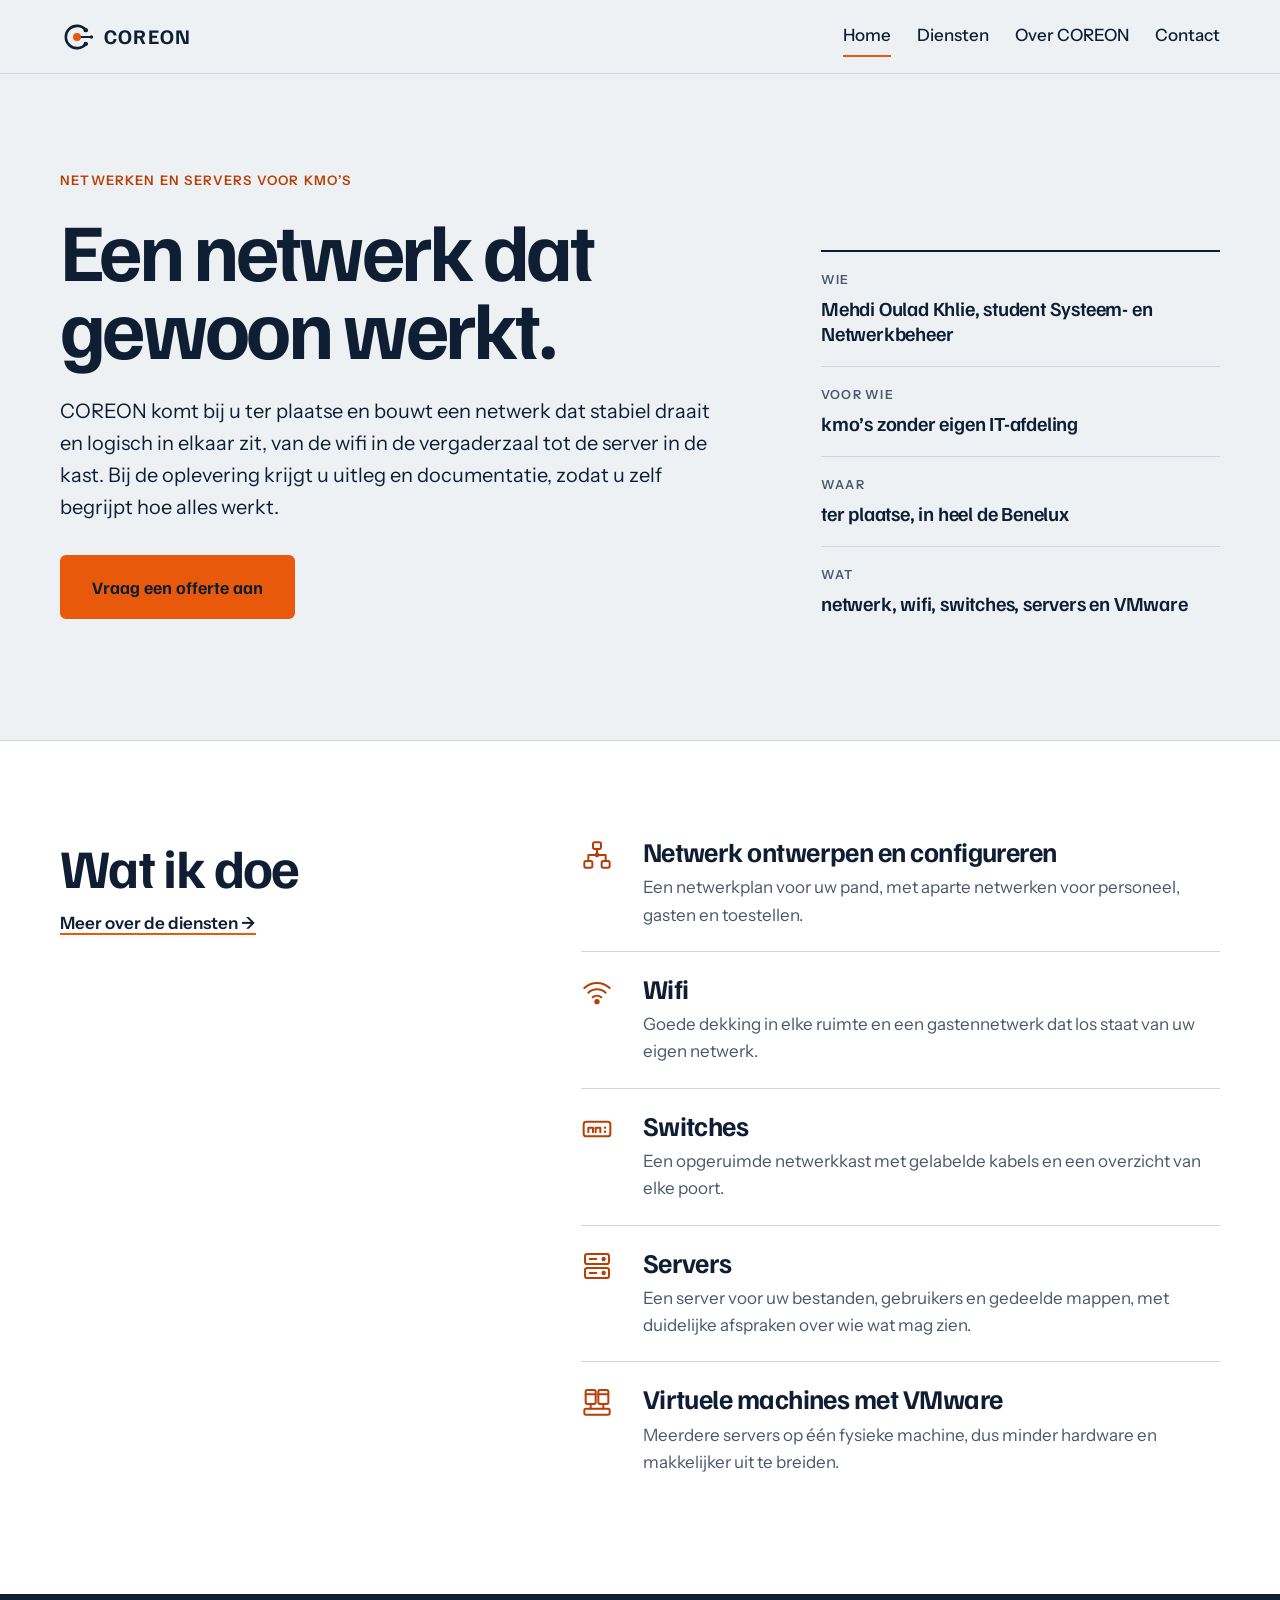
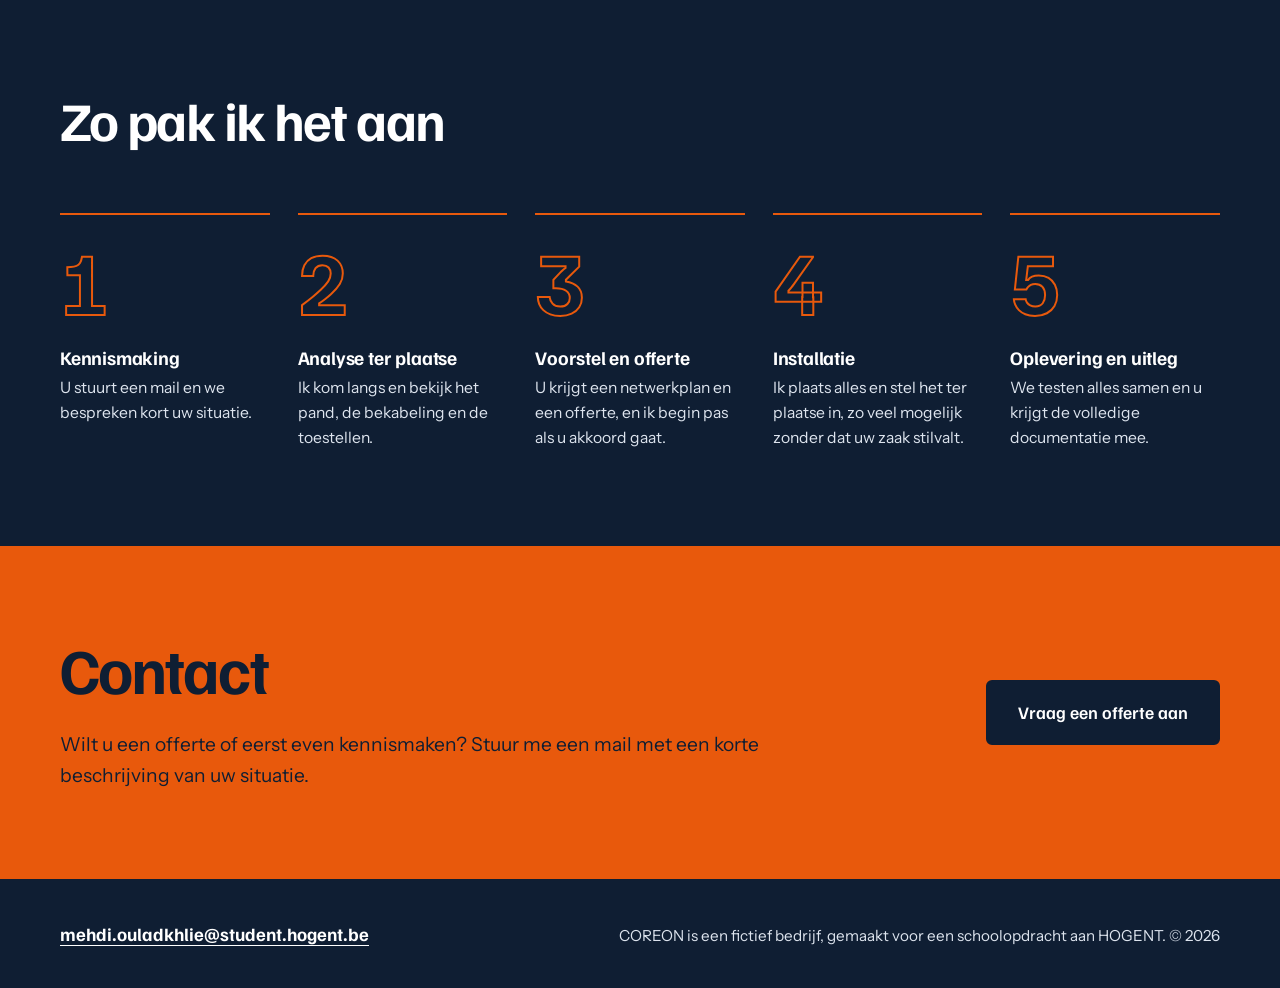
==== index.html @ 7a7a919f "COREON website: eerste versie" ====
<!doctype html>
<html lang="nl-BE">
<head>
<meta charset="utf-8">
<meta name="viewport" content="width=device-width, initial-scale=1">
<title>COREON | Een netwerk dat gewoon werkt</title>
<meta name="description" content="COREON komt ter plaatse en bouwt het netwerk en de servers van uw kmo. Wifi, switches, servers en VMware, overal in de Benelux.">
<meta name="theme-color" content="#0F1E33">
<meta property="og:type" content="website">
<meta property="og:locale" content="nl_BE">
<meta property="og:site_name" content="COREON">
<meta property="og:title" content="COREON | Een netwerk dat gewoon werkt">
<meta property="og:description" content="COREON komt ter plaatse en bouwt het netwerk en de servers van uw kmo. Wifi, switches, servers en VMware, overal in de Benelux.">
<link rel="icon" type="image/svg+xml" href="assets/logo-mark.svg">
<link rel="apple-touch-icon" href="assets/apple-touch-icon.png">
<link rel="preconnect" href="https://fonts.googleapis.com">
<link rel="preconnect" href="https://fonts.gstatic.com" crossorigin>
<link rel="stylesheet" href="https://fonts.googleapis.com/css2?family=Familjen+Grotesk:wght@500;600;700&amp;family=Instrument+Sans:wght@400;500;600&amp;display=swap">
<link rel="stylesheet" href="css/style.css">
</head>
<body>
<a class="skip-link" href="#inhoud">Naar de inhoud</a>
<header class="site-header"><div class="wrap bar">
<a class="logo" href="index.html" aria-label="COREON, naar de startpagina"><svg viewBox="0 0 64 64" aria-hidden="true" focusable="false"><g fill="none" stroke="currentColor" stroke-linecap="round"><path d="M48.55 19.07A21 21 0 1 0 48.55 44.93" stroke-width="5"/><path d="M32 32h27" stroke-width="3.5"/></g><g fill="currentColor"><circle cx="48.55" cy="19.07" r="4.2"/><circle cx="48.55" cy="44.93" r="4.2"/><circle cx="59" cy="32" r="3.4"/></g><circle cx="32" cy="32" r="7.5" fill="var(--orange)"/></svg><span>COREON</span></a>
<nav class="nav" aria-label="Hoofdmenu"><ul><li><a href="index.html" aria-current="page">Home</a></li><li><a href="diensten.html">Diensten</a></li><li><a href="over.html">Over COREON</a></li><li><a href="contact.html">Contact</a></li></ul></nav>
</div></header>
<main id="inhoud">
<section class="hero"><div class="wrap hero-grid">
<div class="hero-copy">
<p class="label">Netwerken en servers voor kmo&rsquo;s</p>
<h1>Een netwerk dat gewoon werkt.</h1>
<p class="lead">COREON komt bij u ter plaatse en bouwt een netwerk dat stabiel draait en logisch in elkaar zit, van de wifi in de vergaderzaal tot de server in de kast. Bij de oplevering krijgt u uitleg en documentatie, zodat u zelf begrijpt hoe alles werkt.</p>
<p><a class="button " href="mailto:mehdi.ouladkhlie@student.hogent.be?subject=Offerteaanvraag%20COREON&amp;body=Beste%20Mehdi%2C%0A%0AGraag%20had%20ik%20een%20offerte%20gekregen%20voor%20ons%20netwerk.%0A%0ABedrijf%20en%20sector%3A%20%0ALocatie%3A%20%0AAantal%20medewerkers%3A%20%0AAantal%20ruimtes%20of%20verdiepingen%3A%20%0AWat%20werkt%20er%20nu%20niet%20goed%3A%20%0AGewenste%20timing%3A%20%0A%0AMet%20vriendelijke%20groet%2C%0A">Vraag een offerte aan</a></p>
</div>
<dl class="facts">
<div><dt>Wie</dt><dd>Mehdi Oulad Khlie, student Systeem- en Netwerkbeheer</dd></div>
<div><dt>Voor wie</dt><dd>kmo&rsquo;s zonder eigen IT-afdeling</dd></div>
<div><dt>Waar</dt><dd>ter plaatse, in heel de Benelux</dd></div>
<div><dt>Wat</dt><dd>netwerk, wifi, switches, servers en VMware</dd></div>
</dl>
</div></section>

<section class="band"><div class="wrap split">
<div class="split-head"><h2 id="diensten">Wat ik doe</h2><p><a class="arrow" href="diensten.html">Meer over de diensten</a></p></div>
<ul class="services" aria-labelledby="diensten">
<li><svg viewBox="0 0 24 24" width="32" height="32" fill="none" stroke="currentColor" stroke-width="1.5" stroke-linecap="round" stroke-linejoin="round" class="icon" aria-hidden="true" focusable="false"><rect x="9" y="2.5" width="6" height="5" rx="1.25"/><rect x="2.5" y="16.5" width="6" height="5" rx="1.25"/><rect x="15.5" y="16.5" width="6" height="5" rx="1.25"/><path d="M12 7.5v4.5M5.5 16.5V12h13v4.5"/><circle cx="12" cy="12" r="1" fill="currentColor"/></svg><div><h3>Netwerk ontwerpen en configureren</h3><p>Een netwerkplan voor uw pand, met aparte netwerken voor personeel, gasten en toestellen.</p></div></li>
<li><svg viewBox="0 0 24 24" width="32" height="32" fill="none" stroke="currentColor" stroke-width="1.5" stroke-linecap="round" stroke-linejoin="round" class="icon" aria-hidden="true" focusable="false"><path d="M2.5 9a14 14 0 0 1 19 0"/><path d="M5.5 12.5a9.5 9.5 0 0 1 13 0"/><path d="M8.75 16a5 5 0 0 1 6.5 0"/><circle cx="12" cy="19.25" r="1.25" fill="currentColor"/></svg><div><h3>Wifi</h3><p>Goede dekking in elke ruimte en een gastennetwerk dat los staat van uw eigen netwerk.</p></div></li>
<li><svg viewBox="0 0 24 24" width="32" height="32" fill="none" stroke="currentColor" stroke-width="1.5" stroke-linecap="round" stroke-linejoin="round" class="icon" aria-hidden="true" focusable="false"><rect x="2" y="6.5" width="20" height="11" rx="2"/><path d="M5.5 14.5V11h3.5v3.5M11 14.5V11h3.5v3.5"/><circle cx="18" cy="11" r=".9" fill="currentColor" stroke="none"/><circle cx="18" cy="14" r=".9" fill="currentColor" stroke="none"/></svg><div><h3>Switches</h3><p>Een opgeruimde netwerkkast met gelabelde kabels en een overzicht van elke poort.</p></div></li>
<li><svg viewBox="0 0 24 24" width="32" height="32" fill="none" stroke="currentColor" stroke-width="1.5" stroke-linecap="round" stroke-linejoin="round" class="icon" aria-hidden="true" focusable="false"><rect x="3" y="3" width="18" height="7.5" rx="1.75"/><rect x="3" y="13.5" width="18" height="7.5" rx="1.75"/><path d="M6.5 6.75h5M6.5 17.25h5"/><circle cx="17" cy="6.75" r=".9" fill="currentColor"/><circle cx="17" cy="17.25" r=".9" fill="currentColor"/></svg><div><h3>Servers</h3><p>Een server voor uw bestanden, gebruikers en gedeelde mappen, met duidelijke afspraken over wie wat mag zien.</p></div></li>
<li><svg viewBox="0 0 24 24" width="32" height="32" fill="none" stroke="currentColor" stroke-width="1.5" stroke-linecap="round" stroke-linejoin="round" class="icon" aria-hidden="true" focusable="false"><rect x="2.5" y="17" width="19" height="4.5" rx="1.25"/><rect x="3.5" y="3" width="7.5" height="10.5" rx="1.25"/><rect x="13" y="3" width="7.5" height="10.5" rx="1.25"/><path d="M3.5 6.25h7.5M13 6.25h7.5M7.25 13.5V17M16.75 13.5V17"/></svg><div><h3>Virtuele machines met VMware</h3><p>Meerdere servers op één fysieke machine, dus minder hardware en makkelijker uit te breiden.</p></div></li>
</ul>
</div></section>

<section class="band ink"><div class="wrap">
<h2 id="aanpak">Zo pak ik het aan</h2>
<ol class="steps">
<li><span class="num" aria-hidden="true">1</span><h3>Kennismaking</h3><p>U stuurt een mail en we bespreken kort uw situatie.</p></li>
<li><span class="num" aria-hidden="true">2</span><h3>Analyse ter plaatse</h3><p>Ik kom langs en bekijk het pand, de bekabeling en de toestellen.</p></li>
<li><span class="num" aria-hidden="true">3</span><h3>Voorstel en offerte</h3><p>U krijgt een netwerkplan en een offerte, en ik begin pas als u akkoord gaat.</p></li>
<li><span class="num" aria-hidden="true">4</span><h3>Installatie</h3><p>Ik plaats alles en stel het ter plaatse in, zo veel mogelijk zonder dat uw zaak stilvalt.</p></li>
<li><span class="num" aria-hidden="true">5</span><h3>Oplevering en uitleg</h3><p>We testen alles samen en u krijgt de volledige documentatie mee.</p></li>
</ol>
</div></section>

<section class="cta"><div class="wrap cta-grid">
<div><h2>Contact</h2><p class="lead">Wilt u een offerte of eerst even kennismaken? Stuur me een mail met een korte beschrijving van uw situatie.</p></div>
<p><a class="button on-orange" href="mailto:mehdi.ouladkhlie@student.hogent.be?subject=Offerteaanvraag%20COREON&amp;body=Beste%20Mehdi%2C%0A%0AGraag%20had%20ik%20een%20offerte%20gekregen%20voor%20ons%20netwerk.%0A%0ABedrijf%20en%20sector%3A%20%0ALocatie%3A%20%0AAantal%20medewerkers%3A%20%0AAantal%20ruimtes%20of%20verdiepingen%3A%20%0AWat%20werkt%20er%20nu%20niet%20goed%3A%20%0AGewenste%20timing%3A%20%0A%0AMet%20vriendelijke%20groet%2C%0A">Vraag een offerte aan</a></p>
</div></section>
</main>
<footer class="site-footer"><div class="wrap foot">
<p class="foot-mail"><a href="mailto:mehdi.ouladkhlie@student.hogent.be">mehdi.ouladkhlie@student.hogent.be</a></p>
<p>COREON is een fictief bedrijf, gemaakt voor een schoolopdracht aan HOGENT. &copy; 2026</p>
</div></footer>
</body>
</html>
---- css/style.css ----
:root{
  --ink:#0F1E33; --ink-2:#2A3D5C; --bg:#EEF1F4; --white:#FFFFFF;
  --muted:#4B586B; --line:#CFD6DF; --orange:#E8590C; --orange-text:#B73E06; --pale:#C5CFDD;
  --r:6px; --gut:20px;
  --head:"Familjen Grotesk",system-ui,"Helvetica Neue",Arial,sans-serif;
  --body:"Instrument Sans",system-ui,"Helvetica Neue",Arial,sans-serif;
}
*{box-sizing:border-box}
html{-webkit-text-size-adjust:100%}
body{margin:0;background:var(--bg);color:var(--ink);font-family:var(--body);font-size:17px;line-height:1.6}
img,svg{max-width:100%}
a{color:inherit;text-underline-offset:.2em;text-decoration-thickness:1px}
a:hover{color:var(--orange-text)}
:focus-visible{outline:3px solid var(--orange);outline-offset:3px;border-radius:2px}
.ink :focus-visible,.site-footer :focus-visible{outline-color:#fff}
.skip-link{position:absolute;left:-9999px;top:0;background:var(--ink);color:#fff;padding:10px 14px;z-index:10}
.skip-link:focus{left:0}
.wrap{max-width:1200px;margin:0 auto;padding-left:var(--gut);padding-right:var(--gut)}
h1,h2,h3{font-family:var(--head);line-height:1.08;margin:0;font-weight:700;letter-spacing:-.02em}
h1{font-size:clamp(2.6rem,7vw,5.2rem);font-weight:800;letter-spacing:-.035em;line-height:1.02}
h2{font-size:clamp(1.7rem,3.4vw,2.4rem)}
h3{font-size:1.2rem;letter-spacing:-.01em}
p{margin:0 0 1em}
.lead{font-size:1.15rem;max-width:40em}
.lead.wide{font-size:1.3rem}
.label{font-size:.82rem;font-weight:600;letter-spacing:.09em;text-transform:uppercase;color:var(--muted);margin:0 0 1.2rem}
.small{font-size:.9rem;color:var(--muted)}

/* header */
.site-header{background:var(--bg);border-bottom:1px solid var(--line)}
.bar{display:flex;flex-wrap:wrap;align-items:center;justify-content:space-between;gap:10px 28px;padding-top:16px;padding-bottom:16px}
.logo{display:inline-flex;align-items:center;gap:10px;text-decoration:none;font-family:var(--head);font-weight:800;font-size:1.3rem;letter-spacing:.04em;color:var(--ink)}
.logo:hover{color:var(--ink)}
.logo svg{width:34px;height:34px}
.nav ul{list-style:none;margin:0;padding:0;display:flex;flex-wrap:wrap;gap:4px 26px}
.nav a{display:inline-block;padding:6px 0;text-decoration:none;font-weight:500;border-bottom:2px solid transparent}
.nav a:hover{color:var(--ink);border-bottom-color:var(--pale)}
.nav a[aria-current=page]{border-bottom-color:var(--orange)}

/* buttons */
.button{display:inline-block;background:var(--orange);color:var(--ink);font-family:var(--head);font-weight:700;font-size:1.05rem;text-decoration:none;padding:14px 26px;border-radius:var(--r);border:2px solid var(--orange)}
.button:hover{background:var(--ink);color:#fff;border-color:var(--ink)}
.ink .button:hover,.cta .button:hover{background:#fff;color:var(--ink);border-color:#fff}
.cta .button{background:var(--ink);color:#fff;border-color:var(--ink)}
.cta .button:hover{background:#fff;color:var(--ink)}
.arrow{font-weight:600;text-decoration:none;border-bottom:2px solid var(--orange)}
.arrow::after{content:" \2192"}
.arrow:hover{color:var(--ink)}

/* hero */
.hero{padding:56px 0 72px}
.hero-grid{display:grid;grid-template-columns:1fr;gap:48px;align-items:center}
.hero-copy{animation:fade .9s ease both;max-width:760px}
.hero-copy .lead{margin-bottom:1.6em}
@keyframes fade{from{opacity:0;transform:translateY(8px)}to{opacity:1;transform:none}}
@media (min-width:900px){
  .hero{padding:88px 0 104px}
  .hero-grid{grid-template-columns:1fr;gap:72px}
}

/* bands */
.band{padding:72px 0;background:var(--white);border-top:1px solid var(--line)}
.ink{background:var(--ink);color:#fff;border-top:0}
.ink .lead,.ink p{color:#DDE4EE}
.split{display:grid;grid-template-columns:1fr;gap:28px}
.split-head{display:flex;flex-direction:column;gap:14px;align-items:flex-start}
.split-head .icon{color:var(--orange-text);width:40px;height:40px}
.ink .split-head .icon{color:var(--orange)}
@media (min-width:900px){
  .split{grid-template-columns:5fr 7fr;gap:64px}
  .band,.dienst{padding:96px 0}
}

.services{list-style:none;margin:0;padding:0}
.services li{display:grid;grid-template-columns:44px 1fr;gap:18px;padding:22px 0;border-top:1px solid var(--line)}
.services li:first-child{border-top:0;padding-top:0}
.services .icon{color:var(--orange-text);width:32px;height:32px;margin-top:2px}
.services h3{margin-bottom:.3em}
.services p{margin:0;color:var(--muted)}

/* stappen */
.steps{list-style:none;margin:48px 0 0;padding:0;display:grid;grid-template-columns:1fr;gap:0;counter-reset:s}
.steps li{padding:22px 0;border-top:1px solid var(--ink-2);display:grid;grid-template-columns:64px 1fr;column-gap:16px}
.steps .num{grid-row:span 2;font-family:var(--head);font-weight:800;font-size:3rem;line-height:1;color:var(--orange)}
.steps h3{margin-bottom:.4em}
.steps p{margin:0;font-size:.98rem}
@media (min-width:1000px){
  .steps{grid-template-columns:repeat(5,1fr);gap:0 28px;margin-top:64px}
  .steps li{display:block;padding:20px 0 0;border-top:2px solid var(--orange)}
  .steps .num{display:block;font-size:4.6rem;margin-bottom:22px}
}

/* cta */
.cta{background:var(--orange);color:var(--ink);padding:64px 0}
.cta a{color:var(--ink);font-weight:600}
.cta a:hover{color:#fff}
.cta h2{margin-bottom:.4em}
.cta .lead{margin:0}
.cta-grid{display:grid;grid-template-columns:1fr;gap:28px;align-items:center}
.cta-grid p{margin:0}
@media (min-width:900px){.cta-grid{grid-template-columns:1fr auto;gap:64px}}
.band.ink .cta-grid{padding-top:0}
.band.ink h2{margin-bottom:.4em}

/* subpagina's */
.page-intro{padding:56px 0 64px}
.page-intro h1{margin-bottom:.4em}
.page-intro .lead{margin-bottom:0}
.intro-grid{display:grid;grid-template-columns:1fr;gap:40px;align-items:end}
@media (min-width:900px){
  .page-intro{padding:88px 0 96px}
  .intro-grid{grid-template-columns:1fr;gap:72px}
}
.dienst{padding:56px 0;background:var(--bg);border-top:1px solid var(--line)}
.dienst.alt{background:var(--white)}
.mini{font-family:var(--body);font-size:.82rem;font-weight:600;letter-spacing:.09em;text-transform:uppercase;color:var(--muted);margin:2em 0 .9em}
.checks{list-style:none;margin:0;padding:0}
.checks li{position:relative;padding:11px 0 11px 28px;border-top:1px solid var(--line)}
.checks li:last-child{border-bottom:1px solid var(--line)}
.checks li::before{content:"";position:absolute;left:0;top:1.1em;width:10px;height:10px;background:var(--orange)}
.values{list-style:none;margin:40px 0 0;padding:0;display:grid;grid-template-columns:1fr;gap:0}
.values li{padding:20px 0;border-top:2px solid var(--ink)}
.values h3{margin-bottom:.4em}
.values p{margin:0;color:var(--muted)}
@media (min-width:900px){.values{grid-template-columns:repeat(4,1fr);gap:0 32px}}
.bigmail{margin:0 0 28px;font-family:var(--head);font-weight:700;letter-spacing:-.02em;font-size:clamp(1.25rem,5.2vw,3rem);line-height:1.1;overflow-wrap:anywhere}
.bigmail a{text-decoration-color:var(--orange);text-decoration-thickness:3px;text-underline-offset:.15em}
.faq h3{margin:1.6em 0 .3em}
.faq h3:first-child{margin-top:0}
.faq p{color:var(--muted);margin:0}

/* footer */
.site-footer{background:var(--ink);color:#DDE4EE;padding:40px 0;font-size:.95rem}
.foot{display:flex;flex-direction:column;gap:6px}
.foot p{margin:0}
.foot-mail{font-family:var(--head);font-weight:700;font-size:1.15rem;color:#fff}
.site-footer a{color:#fff}
.site-footer a:hover{color:var(--orange)}
@media (min-width:900px){.foot{flex-direction:row;justify-content:space-between;align-items:baseline;gap:32px}}

@media (prefers-reduced-motion:reduce){.hero-copy{animation:none}}
.cta-grid>*,.split>*,.intro-grid>*,.hero-grid>*{min-width:0}
.cta a,.foot-mail a{overflow-wrap:anywhere}
h1{margin-bottom:.45em}
@media (max-width:480px){.foot-mail{font-size:1rem}}
.page-intro .lead+.label{margin-top:2.4rem}
.bigmail{font-size:clamp(1.05rem,4.9vw,3rem)}

/* v4: typografie en compositie */
h1,h2,h3,.logo,.button,.bigmail{font-family:var(--head)}
h1{font-size:clamp(3rem,9.5vw,8rem);font-weight:700;letter-spacing:-.045em;line-height:.95;max-width:11ch}
h1::after{content:".";color:var(--orange)}
h1{--x:0}
.hero h1{margin-bottom:.35em}
.hero h1::after{content:none}
h2{font-weight:700;letter-spacing:-.03em}
.hero{padding:72px 0 0}
.hero-copy .lead{font-size:1.25rem;max-width:34em}
.hero-copy>*{animation:fade .8s ease both}
.hero-copy>*:nth-child(2){animation-delay:.08s}
.hero-copy>*:nth-child(3){animation-delay:.16s}
.hero-copy>*:nth-child(4){animation-delay:.24s}
.hero-copy>*:nth-child(5){animation-delay:.32s}
.hero-copy{animation:none}
.facts{margin:72px 0 0;padding:0;display:grid;grid-template-columns:1fr;border-top:2px solid var(--ink)}
.facts div{padding:18px 0 22px;border-bottom:1px solid var(--line)}
.facts dt{font-size:.78rem;font-weight:600;letter-spacing:.1em;text-transform:uppercase;color:var(--muted);margin-bottom:6px}
.facts dd{margin:0;font-family:var(--head);font-weight:600;font-size:1.25rem;line-height:1.25;letter-spacing:-.01em}
@media (min-width:900px){
  .hero{padding:112px 0 0}
  .facts{grid-template-columns:repeat(3,1fr);gap:0 40px;margin-top:104px}
  .facts div{border-bottom:0;padding:22px 0 56px}
}
.label{color:var(--orange-text)}
.services li{grid-template-columns:44px 1fr;transition:padding-left .2s ease}
.services li:hover{padding-left:6px}
.services h3{font-size:clamp(1.3rem,2.4vw,1.7rem);letter-spacing:-.02em}
.steps .num{color:transparent;-webkit-text-stroke:1.5px var(--orange);font-weight:700}
@media (min-width:1000px){.steps .num{font-size:5.6rem;-webkit-text-stroke:2px var(--orange)}}
.band h2,.cta h2{font-size:clamp(2rem,4.4vw,3.4rem)}
.cta{padding:88px 0}
.cta h2{font-size:clamp(2.2rem,5vw,4rem);letter-spacing:-.035em}
.cta .lead{font-size:1.2rem}
.button{padding:16px 30px;font-size:1.1rem}
.site-header{position:sticky;top:0;z-index:5;background:rgba(238,241,244,.94);backdrop-filter:blur(6px)}
.logo{letter-spacing:.06em}
.nav a{font-weight:500}
.bigmail{font-weight:700;letter-spacing:-.03em}
@media (prefers-reduced-motion:reduce){.hero-copy>*{animation:none}.services li{transition:none}}

/* v5: afwerking na council */
h1{font-size:clamp(2.6rem,6.4vw,5.6rem);max-width:12ch}
.hero{padding:64px 0 72px}
.facts{margin-top:56px}
@media (min-width:1000px){
  .hero{padding:96px 0 104px}
  .hero-grid{grid-template-columns:1.25fr .75fr;gap:96px;align-items:end}
  .facts{grid-template-columns:1fr;margin:0;gap:0}
  .facts div{padding:18px 0 20px;border-bottom:1px solid var(--line)}
  .facts div:last-child{border-bottom:0}
}
@media (max-width:560px){
  .bar{gap:6px}
  .nav{width:100%}
  .nav ul{width:100%;justify-content:space-between;gap:0}
  .nav a{font-size:.95rem}
}
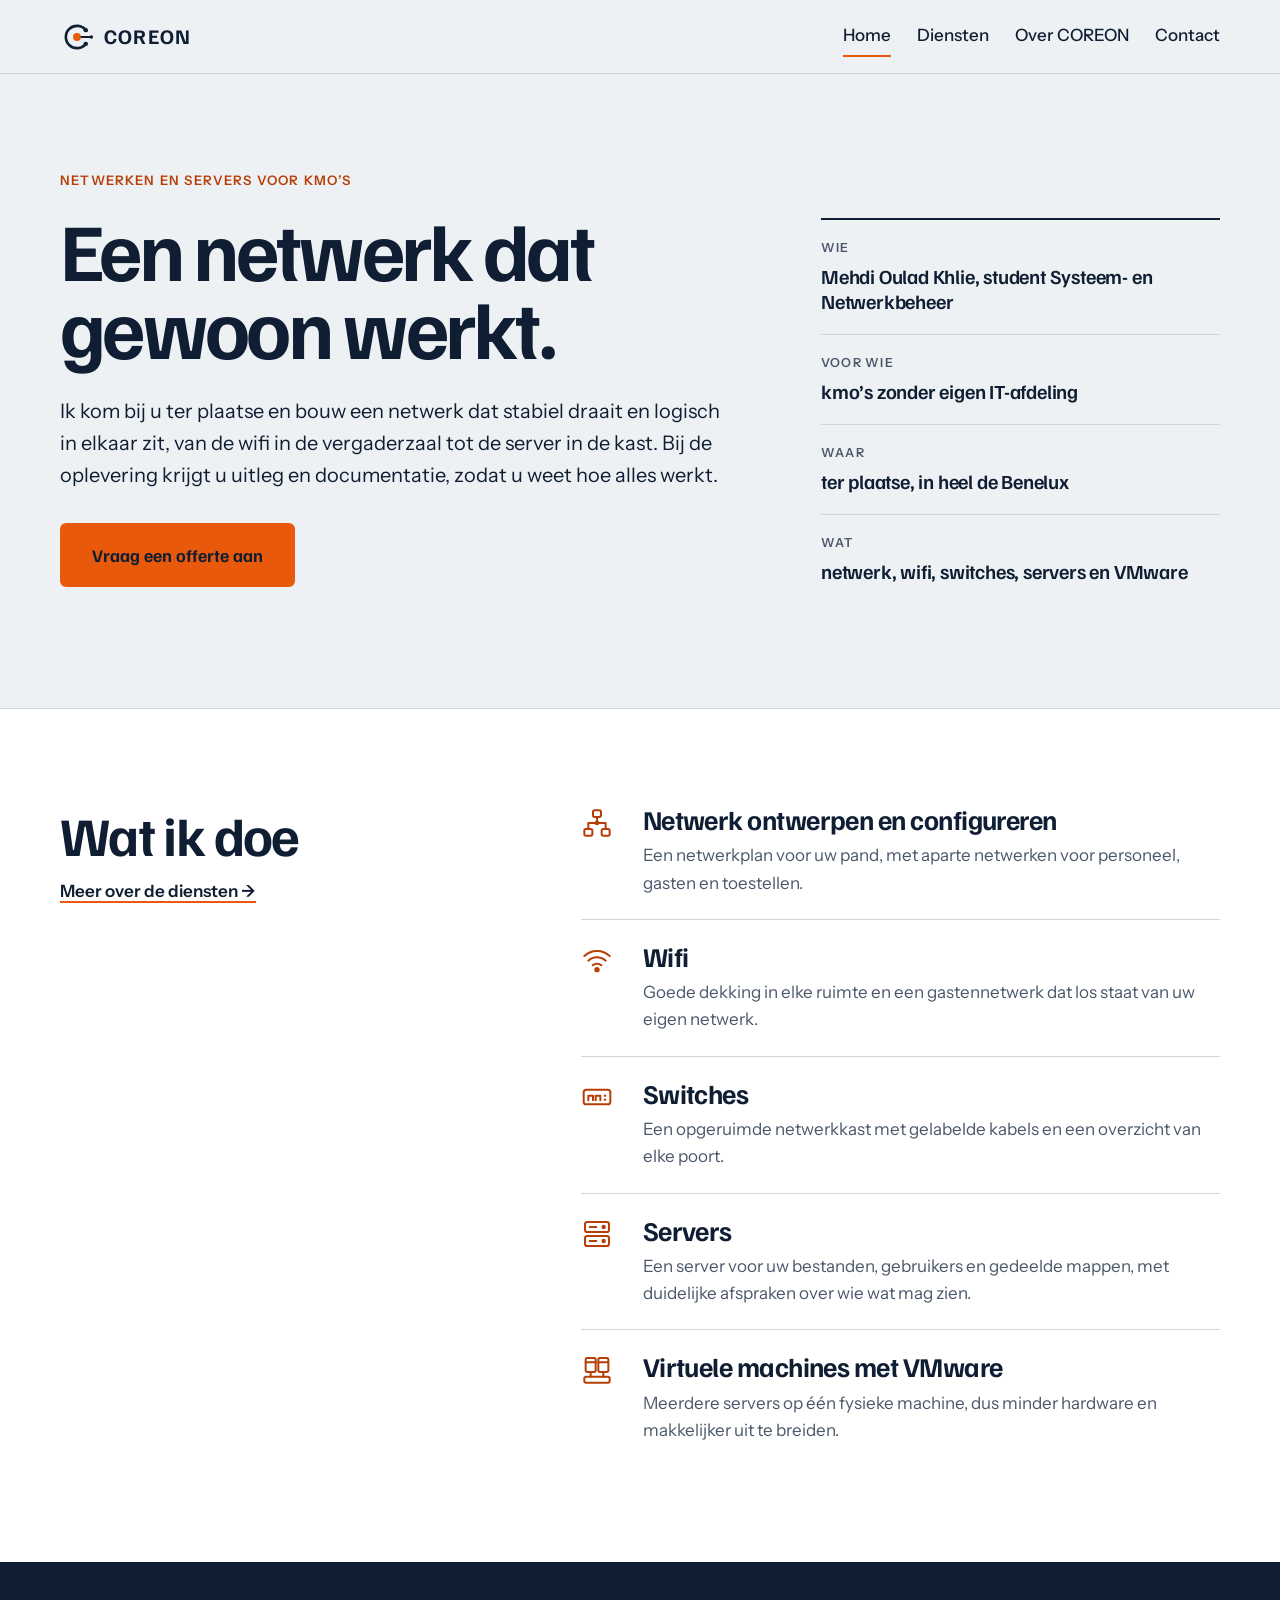
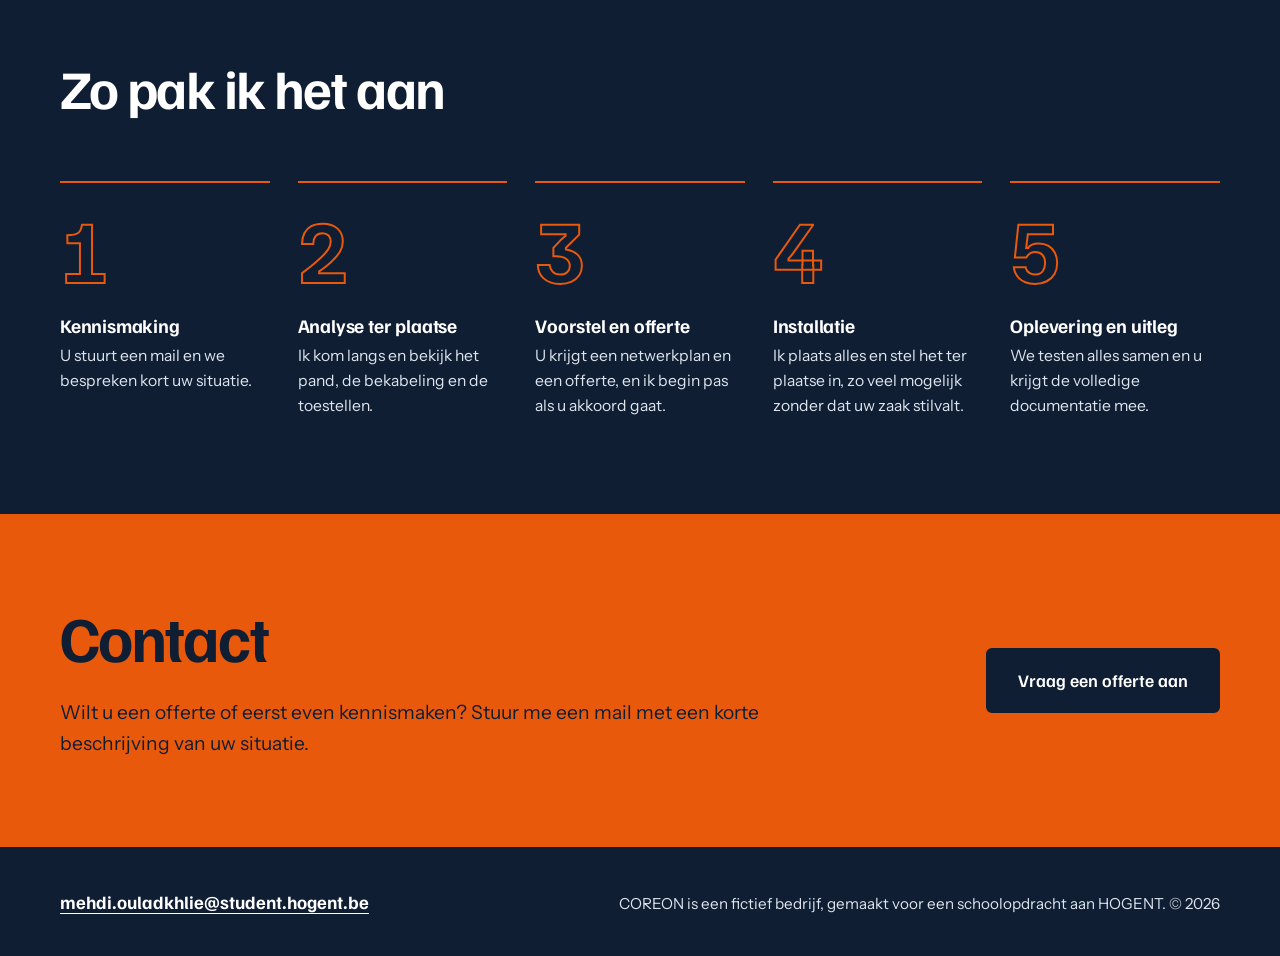
==== commit 882af232: "Tekst van de site herschreven in studentenstijl" ====
--- a/index.html
+++ b/index.html
@@ -4,13 +4,13 @@
 <meta charset="utf-8">
 <meta name="viewport" content="width=device-width, initial-scale=1">
 <title>COREON | Een netwerk dat gewoon werkt</title>
-<meta name="description" content="COREON komt ter plaatse en bouwt het netwerk en de servers van uw kmo. Wifi, switches, servers en VMware, overal in de Benelux.">
+<meta name="description" content="Ik kom ter plaatse en bouw het netwerk en de servers van uw kmo. Wifi, switches, servers en VMware in heel de Benelux.">
 <meta name="theme-color" content="#0F1E33">
 <meta property="og:type" content="website">
 <meta property="og:locale" content="nl_BE">
 <meta property="og:site_name" content="COREON">
 <meta property="og:title" content="COREON | Een netwerk dat gewoon werkt">
-<meta property="og:description" content="COREON komt ter plaatse en bouwt het netwerk en de servers van uw kmo. Wifi, switches, servers en VMware, overal in de Benelux.">
+<meta property="og:description" content="Ik kom ter plaatse en bouw het netwerk en de servers van uw kmo. Wifi, switches, servers en VMware in heel de Benelux.">
 <link rel="icon" type="image/svg+xml" href="assets/logo-mark.svg">
 <link rel="apple-touch-icon" href="assets/apple-touch-icon.png">
 <link rel="preconnect" href="https://fonts.googleapis.com">
@@ -29,8 +29,8 @@
 <div class="hero-copy">
 <p class="label">Netwerken en servers voor kmo&rsquo;s</p>
 <h1>Een netwerk dat gewoon werkt.</h1>
-<p class="lead">COREON komt bij u ter plaatse en bouwt een netwerk dat stabiel draait en logisch in elkaar zit, van de wifi in de vergaderzaal tot de server in de kast. Bij de oplevering krijgt u uitleg en documentatie, zodat u zelf begrijpt hoe alles werkt.</p>
-<p><a class="button " href="mailto:mehdi.ouladkhlie@student.hogent.be?subject=Offerteaanvraag%20COREON&amp;body=Beste%20Mehdi%2C%0A%0AGraag%20had%20ik%20een%20offerte%20gekregen%20voor%20ons%20netwerk.%0A%0ABedrijf%20en%20sector%3A%20%0ALocatie%3A%20%0AAantal%20medewerkers%3A%20%0AAantal%20ruimtes%20of%20verdiepingen%3A%20%0AWat%20werkt%20er%20nu%20niet%20goed%3A%20%0AGewenste%20timing%3A%20%0A%0AMet%20vriendelijke%20groet%2C%0A">Vraag een offerte aan</a></p>
+<p class="lead">Ik kom bij u ter plaatse en bouw een netwerk dat stabiel draait en logisch in elkaar zit, van de wifi in de vergaderzaal tot de server in de kast. Bij de oplevering krijgt u uitleg en documentatie, zodat u weet hoe alles werkt.</p>
+<p><a class="button " href="mailto:mehdi.ouladkhlie@student.hogent.be?subject=Offerteaanvraag%20COREON&amp;body=Beste%20Mehdi%2C%0A%0AGraag%20had%20ik%20een%20offerte%20gekregen%20voor%20ons%20netwerk.%0A%0ABedrijf%20en%20sector%3A%20%0ALocatie%3A%20%0AAantal%20medewerkers%3A%20%0AAantal%20ruimtes%20of%20verdiepingen%3A%20%0AWat%20werkt%20er%20nu%20niet%20goed%3A%20%0AGewenste%20timing%3A%20%0A%0AMet%20vriendelijke%20groeten%2C%0A">Vraag een offerte aan</a></p>
 </div>
 <dl class="facts">
 <div><dt>Wie</dt><dd>Mehdi Oulad Khlie, student Systeem- en Netwerkbeheer</dd></div>
@@ -64,7 +64,7 @@
 
 <section class="cta"><div class="wrap cta-grid">
 <div><h2>Contact</h2><p class="lead">Wilt u een offerte of eerst even kennismaken? Stuur me een mail met een korte beschrijving van uw situatie.</p></div>
-<p><a class="button on-orange" href="mailto:mehdi.ouladkhlie@student.hogent.be?subject=Offerteaanvraag%20COREON&amp;body=Beste%20Mehdi%2C%0A%0AGraag%20had%20ik%20een%20offerte%20gekregen%20voor%20ons%20netwerk.%0A%0ABedrijf%20en%20sector%3A%20%0ALocatie%3A%20%0AAantal%20medewerkers%3A%20%0AAantal%20ruimtes%20of%20verdiepingen%3A%20%0AWat%20werkt%20er%20nu%20niet%20goed%3A%20%0AGewenste%20timing%3A%20%0A%0AMet%20vriendelijke%20groet%2C%0A">Vraag een offerte aan</a></p>
+<p><a class="button on-orange" href="mailto:mehdi.ouladkhlie@student.hogent.be?subject=Offerteaanvraag%20COREON&amp;body=Beste%20Mehdi%2C%0A%0AGraag%20had%20ik%20een%20offerte%20gekregen%20voor%20ons%20netwerk.%0A%0ABedrijf%20en%20sector%3A%20%0ALocatie%3A%20%0AAantal%20medewerkers%3A%20%0AAantal%20ruimtes%20of%20verdiepingen%3A%20%0AWat%20werkt%20er%20nu%20niet%20goed%3A%20%0AGewenste%20timing%3A%20%0A%0AMet%20vriendelijke%20groeten%2C%0A">Vraag een offerte aan</a></p>
 </div></section>
 </main>
 <footer class="site-footer"><div class="wrap foot">
